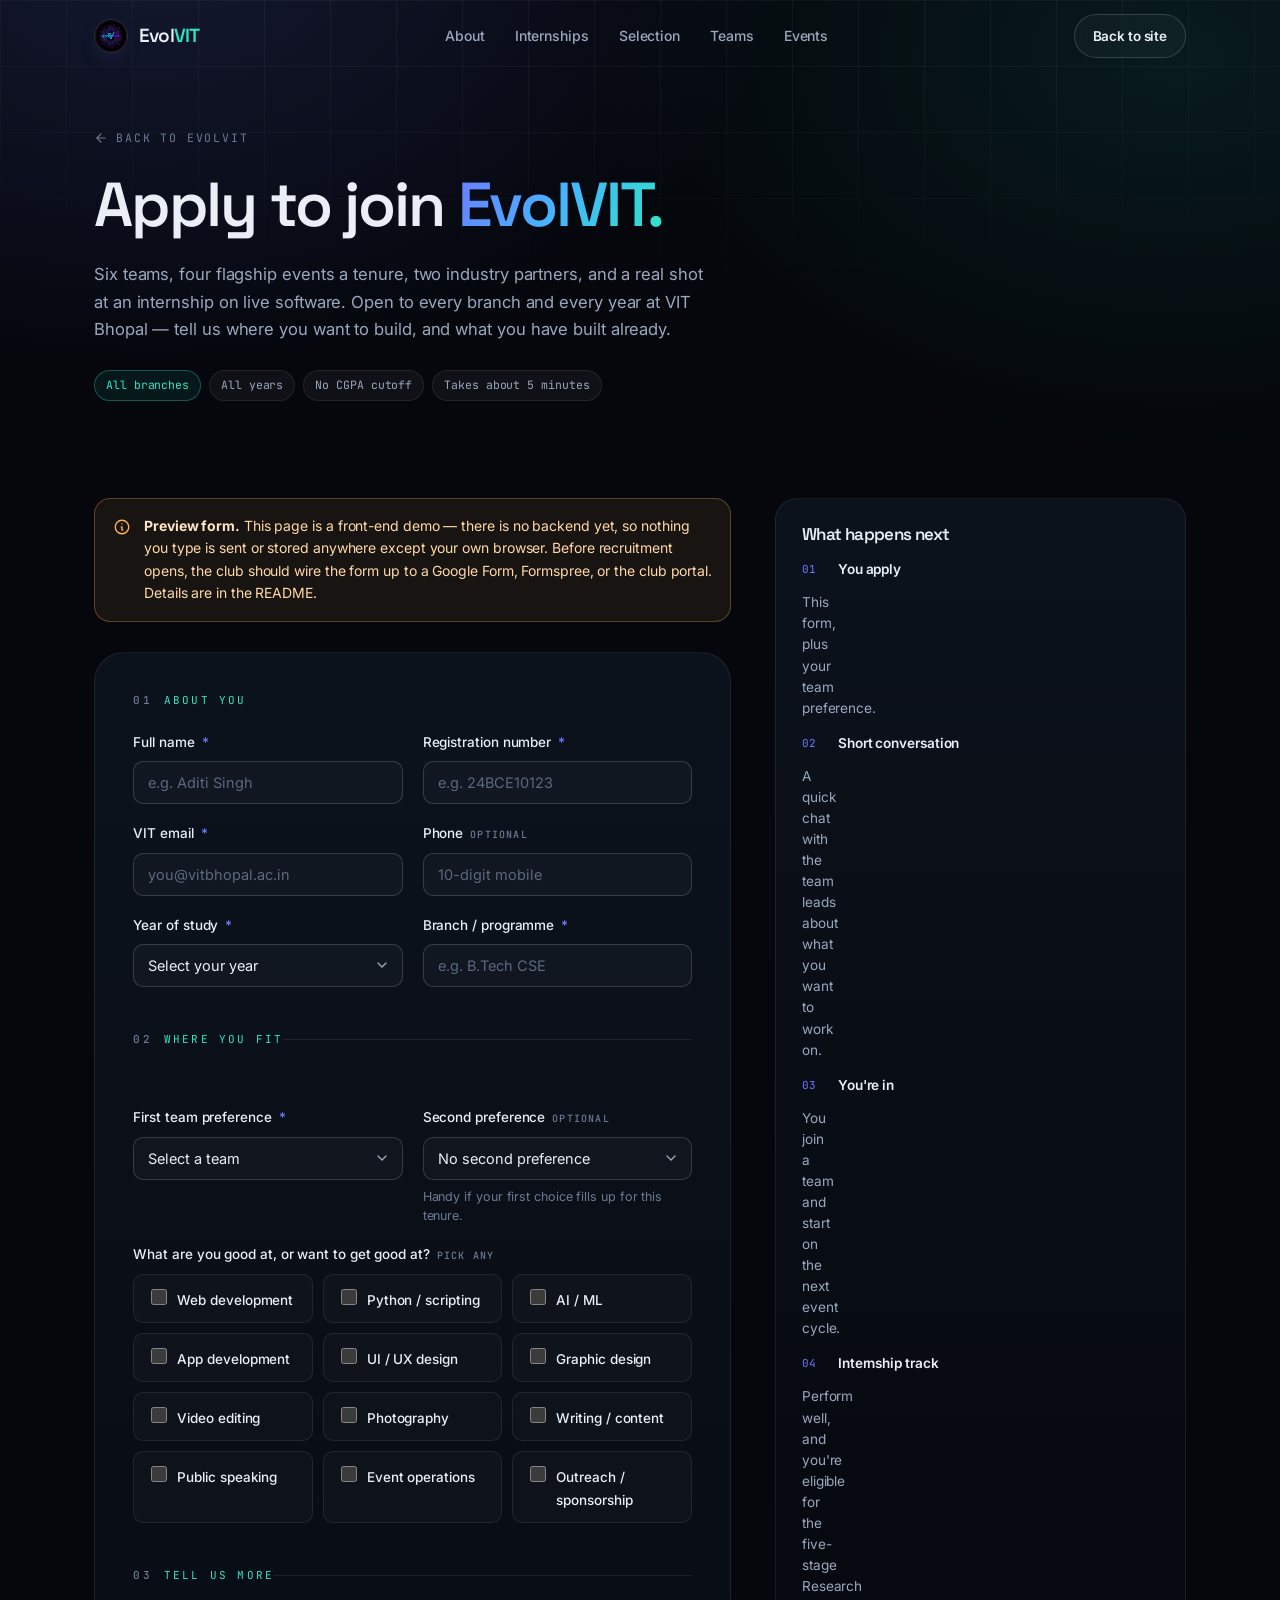
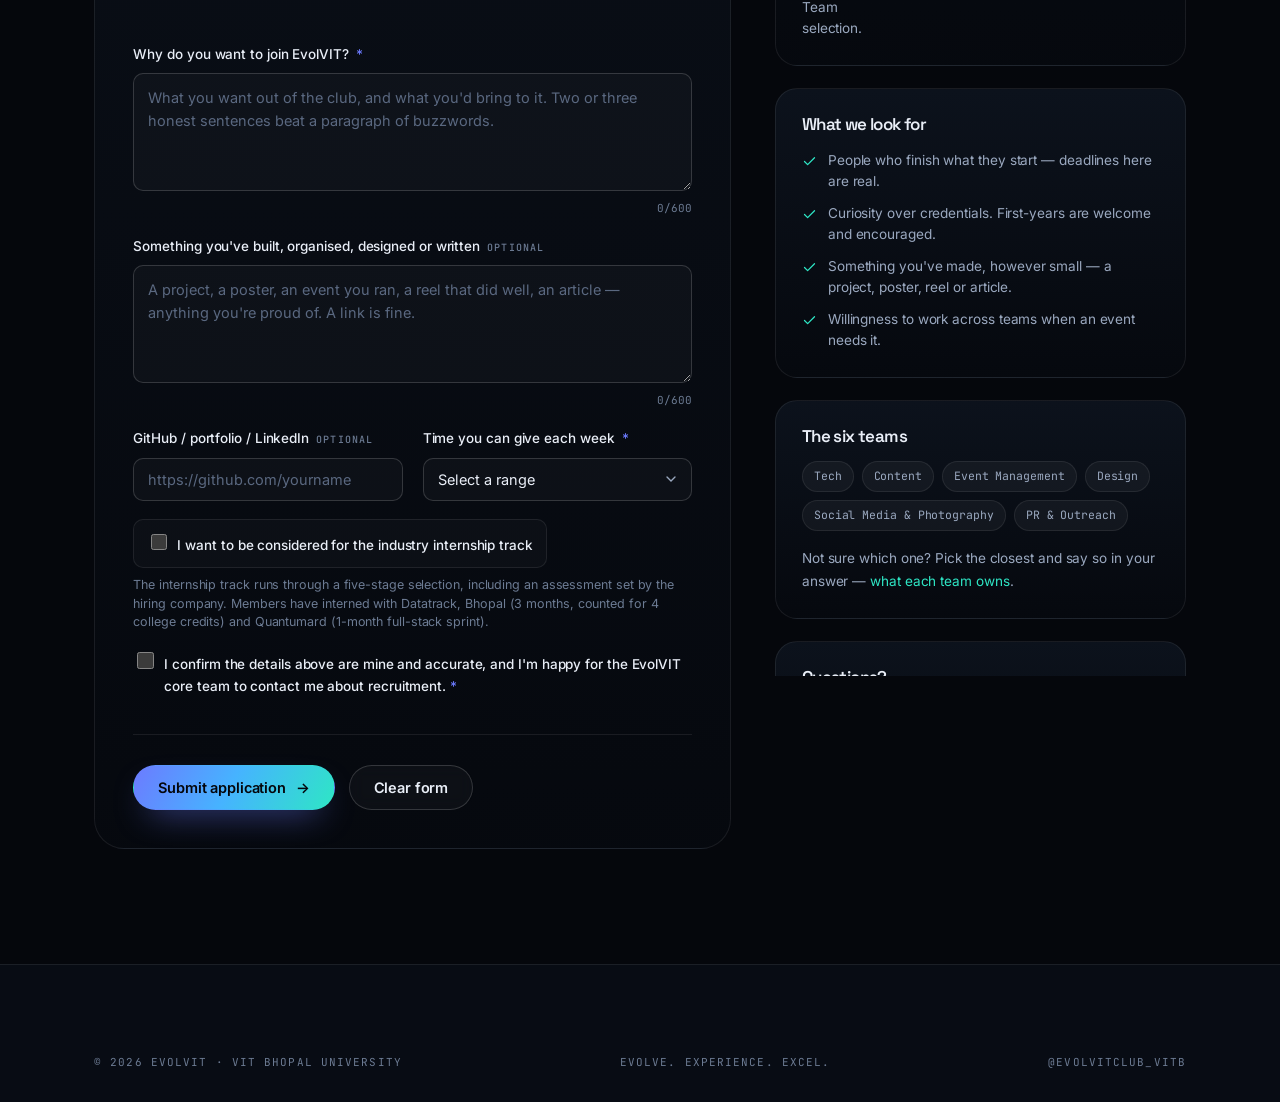
==== apply.html @ 48a71fdd "Add apply page, fix LinkedIn link and winner-row spacing - New apply.html: full recruitment form (pe" ====
<!DOCTYPE html>
<html lang="en">
<head>
<meta charset="utf-8" />
<meta name="viewport" content="width=device-width, initial-scale=1" />
<title>Apply to Join — EvolVIT | VIT Bhopal University</title>
<meta name="description" content="Apply to join EvolVIT, the 100th official club of VIT Bhopal University. Open to every branch and year — pick a team, tell us what you have built, and get a shot at real industry internships." />
<meta name="theme-color" content="#05070c" />
<meta name="color-scheme" content="dark" />
<meta name="robots" content="index, follow" />

<meta property="og:type" content="website" />
<meta property="og:title" content="Apply to Join EvolVIT" />
<meta property="og:description" content="Recruitment for EvolVIT — the 100th official club of VIT Bhopal University. Six teams, real projects, real internships." />
<meta property="og:site_name" content="EvolVIT" />
<meta property="og:image" content="assets/img/og-cover.jpg" />
<meta name="twitter:card" content="summary_large_image" />
<meta name="twitter:image" content="assets/img/og-cover.jpg" />

<link rel="icon" href="assets/img/favicon-64.png" sizes="64x64" />
<link rel="apple-touch-icon" href="assets/img/apple-touch-icon.png" />

<link rel="preconnect" href="https://fonts.googleapis.com" />
<link rel="preconnect" href="https://fonts.gstatic.com" crossorigin />
<link href="https://fonts.googleapis.com/css2?family=Space+Grotesk:wght@400;500;600;700&family=Inter:wght@400;500;600&family=JetBrains+Mono:wght@400;500&display=swap" rel="stylesheet" />
<link rel="stylesheet" href="assets/css/styles.css" />
<link rel="stylesheet" href="assets/css/apply.css" />
</head>
<body>
<a class="skip" href="#form">Skip to the form</a>

<!-- ============ HEADER ============ -->
<header class="header" id="header">
  <div class="wrap header__inner">
    <a class="logo" href="index.html" aria-label="EvolVIT home">
      <span class="logo__mark logo__mark--img" aria-hidden="true">
        <img src="assets/img/evolvit-logo.png" alt="" width="34" height="34" />
      </span>
      <span class="logo__text">Evol<span>VIT</span></span>
    </a>

    <nav class="nav" id="nav" aria-label="Primary">
      <a href="index.html#about">About</a>
      <a href="index.html#internship">Internships</a>
      <a href="index.html#process">Selection</a>
      <a href="index.html#teams">Teams</a>
      <a href="index.html#events">Events</a>
    </nav>

    <div class="header__cta">
      <a class="btn btn--ghost btn--sm" href="index.html">Back to site</a>
      <button class="burger" id="burger" aria-label="Open menu" aria-expanded="false" aria-controls="mobileNav">
        <span></span><span></span><span></span>
      </button>
    </div>
  </div>
</header>

<div class="mobile-nav" id="mobileNav">
  <a href="index.html#about">About</a>
  <a href="index.html#internship">Internships</a>
  <a href="index.html#process">Selection Process</a>
  <a href="index.html#teams">Our Teams</a>
  <a href="index.html#events">Events</a>
  <a class="btn btn--ghost" href="index.html">Back to site</a>
</div>

<main>
  <!-- ============ PAGE HERO ============ -->
  <section class="page-hero">
    <div class="hero__grid" aria-hidden="true"></div>
    <div class="wrap">
      <a class="back-link" href="index.html">
        <svg viewBox="0 0 24 24" fill="none" stroke="currentColor" stroke-width="2" stroke-linecap="round" stroke-linejoin="round" aria-hidden="true"><path d="m12 19-7-7 7-7"/><path d="M19 12H5"/></svg>
        Back to evolvit
      </a>
      <h1>Apply to join <span class="grad-text">EvolVIT.</span></h1>
      <p class="lead">
        Six teams, four flagship events a tenure, two industry partners, and a real shot at an
        internship on live software. Open to every branch and every year at VIT Bhopal — tell us
        where you want to build, and what you have built already.
      </p>
      <div class="chips" style="margin-top: 26px;">
        <span class="chip chip--accent">All branches</span>
        <span class="chip">All years</span>
        <span class="chip">No CGPA cutoff</span>
        <span class="chip">Takes about 5 minutes</span>
      </div>
    </div>
  </section>

  <!-- ============ FORM + SIDEBAR ============ -->
  <section class="section" style="padding-top: clamp(30px, 3.6vw, 54px);" id="form">
    <div class="wrap apply-layout">

      <!-- ---------- Form column ---------- -->
      <div>
        <div class="demo-note" role="note">
          <svg viewBox="0 0 24 24" fill="none" stroke="currentColor" stroke-width="1.8" stroke-linecap="round" stroke-linejoin="round" aria-hidden="true"><circle cx="12" cy="12" r="9"/><path d="M12 8h.01M11 12h1v4h1"/></svg>
          <span>
            <strong>Preview form.</strong> This page is a front-end demo — there is no backend yet, so
            nothing you type is sent or stored anywhere except your own browser. Before recruitment
            opens, the club should wire the form up to a Google Form, Formspree, or the club portal.
            Details are in the README.
          </span>
        </div>

        <!-- Success state (revealed after a valid submit) -->
        <div class="success" id="success" role="status" aria-live="polite" tabindex="-1">
          <div class="success__tick" aria-hidden="true">
            <svg viewBox="0 0 24 24" fill="none" stroke="currentColor" stroke-width="2.6" stroke-linecap="round" stroke-linejoin="round"><path d="M20 6 9 17l-5-5"/></svg>
          </div>
          <h2>That's everything we need.</h2>
          <p>
            Here's what you filled in. Because this is a preview build, your response was
            <strong style="color: var(--text);">not sent to the club</strong> — once the form is
            connected, a submission like this goes straight to the EvolVIT core team and you'd hear
            back on your VIT email within a week.
          </p>
          <div class="recap" id="recap"></div>
          <div style="display: flex; flex-wrap: wrap; gap: 12px; justify-content: center; margin-top: 32px;">
            <a class="btn btn--ghost" href="index.html">Back to the site</a>
            <button class="btn btn--primary" type="button" id="againBtn">Fill it in again</button>
          </div>
        </div>

        <!-- The form -->
        <form class="form-card" id="applyForm" novalidate autocomplete="on">

          <!-- 1. About you -->
          <fieldset class="fieldset">
            <legend><b>01</b> About you</legend>
            <div class="form-grid">
              <div class="field">
                <label for="name">Full name <span class="req" aria-hidden="true">*</span></label>
                <input type="text" id="name" name="name" placeholder="e.g. Aditi Singh" autocomplete="name" required />
                <span class="err" data-err>Please tell us your name.</span>
              </div>

              <div class="field">
                <label for="reg">Registration number <span class="req" aria-hidden="true">*</span></label>
                <input type="text" id="reg" name="reg" placeholder="e.g. 24BCE10123" required />
                <span class="err" data-err>Your registration number is required.</span>
              </div>

              <div class="field">
                <label for="email">VIT email <span class="req" aria-hidden="true">*</span></label>
                <input type="email" id="email" name="email" placeholder="you@vitbhopal.ac.in" autocomplete="email" required />
                <span class="err" data-err>Enter a valid email address.</span>
              </div>

              <div class="field">
                <label for="phone">Phone <span class="opt">optional</span></label>
                <input type="tel" id="phone" name="phone" placeholder="10-digit mobile" autocomplete="tel" inputmode="numeric" />
                <span class="err" data-err>That doesn't look like a 10-digit number.</span>
              </div>

              <div class="field">
                <label for="year">Year of study <span class="req" aria-hidden="true">*</span></label>
                <select id="year" name="year" required>
                  <option value="" selected disabled>Select your year</option>
                  <option>1st year</option>
                  <option>2nd year</option>
                  <option>3rd year</option>
                  <option>4th year</option>
                </select>
                <span class="err" data-err>Pick your current year.</span>
              </div>

              <div class="field">
                <label for="branch">Branch / programme <span class="req" aria-hidden="true">*</span></label>
                <input type="text" id="branch" name="branch" placeholder="e.g. B.Tech CSE" required />
                <span class="err" data-err>Tell us your branch or programme.</span>
              </div>
            </div>
          </fieldset>

          <!-- 2. Where you fit -->
          <fieldset class="fieldset">
            <legend><b>02</b> Where you fit</legend>
            <div class="form-grid">
              <div class="field">
                <label for="team1">First team preference <span class="req" aria-hidden="true">*</span></label>
                <select id="team1" name="team1" required>
                  <option value="" selected disabled>Select a team</option>
                  <option>Tech Team</option>
                  <option>Content Team</option>
                  <option>Event Management</option>
                  <option>Design Team</option>
                  <option>Social Media &amp; Photography</option>
                  <option>PR &amp; Outreach</option>
                </select>
                <span class="err" data-err>Choose the team you most want to join.</span>
              </div>

              <div class="field">
                <label for="team2">Second preference <span class="opt">optional</span></label>
                <select id="team2" name="team2">
                  <option value="" selected>No second preference</option>
                  <option>Tech Team</option>
                  <option>Content Team</option>
                  <option>Event Management</option>
                  <option>Design Team</option>
                  <option>Social Media &amp; Photography</option>
                  <option>PR &amp; Outreach</option>
                </select>
                <span class="hint">Handy if your first choice fills up for this tenure.</span>
              </div>

              <div class="field field--full">
                <label id="skillsLabel">What are you good at, or want to get good at? <span class="opt">pick any</span></label>
                <div class="checks" role="group" aria-labelledby="skillsLabel">
                  <label class="check"><input type="checkbox" name="skills" value="Web development" /> Web development</label>
                  <label class="check"><input type="checkbox" name="skills" value="Python / scripting" /> Python / scripting</label>
                  <label class="check"><input type="checkbox" name="skills" value="AI / ML" /> AI / ML</label>
                  <label class="check"><input type="checkbox" name="skills" value="App development" /> App development</label>
                  <label class="check"><input type="checkbox" name="skills" value="UI / UX design" /> UI / UX design</label>
                  <label class="check"><input type="checkbox" name="skills" value="Graphic design" /> Graphic design</label>
                  <label class="check"><input type="checkbox" name="skills" value="Video editing" /> Video editing</label>
                  <label class="check"><input type="checkbox" name="skills" value="Photography" /> Photography</label>
                  <label class="check"><input type="checkbox" name="skills" value="Writing / content" /> Writing / content</label>
                  <label class="check"><input type="checkbox" name="skills" value="Public speaking" /> Public speaking</label>
                  <label class="check"><input type="checkbox" name="skills" value="Event operations" /> Event operations</label>
                  <label class="check"><input type="checkbox" name="skills" value="Outreach / sponsorship" /> Outreach / sponsorship</label>
                </div>
              </div>
            </div>
          </fieldset>

          <!-- 3. Tell us more -->
          <fieldset class="fieldset">
            <legend><b>03</b> Tell us more</legend>
            <div class="form-grid">
              <div class="field field--full">
                <label for="why">Why do you want to join EvolVIT? <span class="req" aria-hidden="true">*</span></label>
                <textarea id="why" name="why" maxlength="600" placeholder="What you want out of the club, and what you'd bring to it. Two or three honest sentences beat a paragraph of buzzwords." required></textarea>
                <span class="counter"><span data-count-for="why">0</span>/600</span>
                <span class="err" data-err>Please write at least 40 characters.</span>
              </div>

              <div class="field field--full">
                <label for="built">Something you've built, organised, designed or written <span class="opt">optional</span></label>
                <textarea id="built" name="built" maxlength="600" placeholder="A project, a poster, an event you ran, a reel that did well, an article — anything you're proud of. A link is fine."></textarea>
                <span class="counter"><span data-count-for="built">0</span>/600</span>
              </div>

              <div class="field">
                <label for="portfolio">GitHub / portfolio / LinkedIn <span class="opt">optional</span></label>
                <input type="url" id="portfolio" name="portfolio" placeholder="https://github.com/yourname" />
                <span class="err" data-err>Include the full URL, starting with https://</span>
              </div>

              <div class="field">
                <label for="hours">Time you can give each week <span class="req" aria-hidden="true">*</span></label>
                <select id="hours" name="hours" required>
                  <option value="" selected disabled>Select a range</option>
                  <option>1–3 hours</option>
                  <option>4–6 hours</option>
                  <option>7–10 hours</option>
                  <option>More than 10 hours</option>
                </select>
                <span class="err" data-err>Give us a rough idea of your availability.</span>
              </div>

              <div class="field field--full">
                <label class="check" style="max-width: fit-content;">
                  <input type="checkbox" name="internship" value="yes" />
                  I want to be considered for the industry internship track
                </label>
                <span class="hint">
                  The internship track runs through a five-stage selection, including an assessment set
                  by the hiring company. Members have interned with Datatrack, Bhopal (3 months, counted
                  for 4 college credits) and Quantumard (1-month full-stack sprint).
                </span>
              </div>

              <div class="field field--full">
                <label class="consent">
                  <input type="checkbox" name="consent" required />
                  <span>
                    I confirm the details above are mine and accurate, and I'm happy for the EvolVIT
                    core team to contact me about recruitment. <span class="req" aria-hidden="true">*</span>
                  </span>
                </label>
                <span class="err" data-err>We need this confirmation to process an application.</span>
              </div>
            </div>

            <div class="form-actions">
              <button class="btn btn--primary" type="submit">Submit application <span class="arrow" aria-hidden="true">&rarr;</span></button>
              <button class="btn btn--ghost" type="button" id="clearBtn">Clear form</button>
              <span class="status" id="status" role="status" aria-live="polite"></span>
            </div>
          </fieldset>
        </form>
      </div>

      <!-- ---------- Sidebar ---------- -->
      <aside class="apply-side">
        <div class="side-card">
          <h3>What happens next</h3>
          <ol>
            <li><strong>You apply</strong>This form, plus your team preference.</li>
            <li><strong>Short conversation</strong>A quick chat with the team leads about what you want to work on.</li>
            <li><strong>You're in</strong>You join a team and start on the next event cycle.</li>
            <li><strong>Internship track</strong>Perform well, and you're eligible for the five-stage Research Team selection.</li>
          </ol>
        </div>

        <div class="side-card">
          <h3>What we look for</h3>
          <ul>
            <li><svg viewBox="0 0 24 24" fill="none" stroke="currentColor" stroke-width="2" stroke-linecap="round" stroke-linejoin="round" aria-hidden="true"><path d="M20 6 9 17l-5-5"/></svg><span>People who finish what they start — deadlines here are real.</span></li>
            <li><svg viewBox="0 0 24 24" fill="none" stroke="currentColor" stroke-width="2" stroke-linecap="round" stroke-linejoin="round" aria-hidden="true"><path d="M20 6 9 17l-5-5"/></svg><span>Curiosity over credentials. First-years are welcome and encouraged.</span></li>
            <li><svg viewBox="0 0 24 24" fill="none" stroke="currentColor" stroke-width="2" stroke-linecap="round" stroke-linejoin="round" aria-hidden="true"><path d="M20 6 9 17l-5-5"/></svg><span>Something you've made, however small — a project, poster, reel or article.</span></li>
            <li><svg viewBox="0 0 24 24" fill="none" stroke="currentColor" stroke-width="2" stroke-linecap="round" stroke-linejoin="round" aria-hidden="true"><path d="M20 6 9 17l-5-5"/></svg><span>Willingness to work across teams when an event needs it.</span></li>
          </ul>
        </div>

        <div class="side-card">
          <h3>The six teams</h3>
          <div class="chips">
            <span class="chip">Tech</span>
            <span class="chip">Content</span>
            <span class="chip">Event Management</span>
            <span class="chip">Design</span>
            <span class="chip">Social Media &amp; Photography</span>
            <span class="chip">PR &amp; Outreach</span>
          </div>
          <p style="color: var(--muted); font-size: 13.6px; margin-top: 16px;">
            Not sure which one? Pick the closest and say so in your answer —
            <a href="index.html#teams" style="color: var(--aqua);">what each team owns</a>.
          </p>
        </div>

        <div class="side-card">
          <h3>Questions?</h3>
          <p style="color: var(--muted); font-size: 13.6px;">
            Message us on Instagram or LinkedIn — we answer the DMs ourselves.
          </p>
          <div class="socials">
            <a href="https://instagram.com/evolvitclub_vitb" target="_blank" rel="noopener noreferrer" aria-label="EvolVIT on Instagram">
              <svg viewBox="0 0 24 24" fill="none" stroke="currentColor" stroke-width="1.7" stroke-linecap="round" stroke-linejoin="round"><rect x="3" y="3" width="18" height="18" rx="5"/><circle cx="12" cy="12" r="3.8"/><circle cx="17.3" cy="6.7" r="1.1" fill="currentColor" stroke="none"/></svg>
            </a>
            <a href="https://www.linkedin.com/company/evolvit-club/" target="_blank" rel="noopener noreferrer" aria-label="EvolVIT on LinkedIn">
              <svg viewBox="0 0 24 24" fill="none" stroke="currentColor" stroke-width="1.7" stroke-linecap="round" stroke-linejoin="round"><path d="M4.5 9.5V19"/><circle cx="4.5" cy="5" r="1.6"/><path d="M10 19v-5.2a3.3 3.3 0 0 1 6.6 0V19"/><path d="M10 9.5V19"/></svg>
            </a>
          </div>
        </div>
      </aside>
    </div>
  </section>
</main>

<!-- ============ FOOTER ============ -->
<footer class="footer">
  <div class="wrap">
    <div class="footer__bottom" style="border-top: 0;">
      <span>&copy; <span data-year>2026</span> EvolVIT &middot; VIT Bhopal University</span>
      <span>Evolve. Experience. Excel.</span>
      <span>@evolvitclub_vitb</span>
    </div>
  </div>
</footer>

<script src="assets/js/main.js" defer></script>
<script src="assets/js/apply.js" defer></script>
</body>
</html>
---- assets/css/styles.css ----
/* ==========================================================================
   EvolVIT — VIT Bhopal University
   Organised as: tokens -> base -> layout -> components -> sections -> responsive
   ========================================================================== */

/* ---------- 1. Design tokens ---------- */
:root {
  /* Surfaces */
  --bg:         #05070c;
  --bg-soft:    #080c14;
  --surface:    #0c121c;
  --surface-2:  #111a27;
  --surface-3:  #16212f;

  /* Lines */
  --line:        rgba(255, 255, 255, 0.08);
  --line-strong: rgba(255, 255, 255, 0.16);

  /* Type */
  --text:  #e9eef7;
  --muted: #9aa8bf;
  --dim:   #6c7b93;

  /* Brand */
  --brand:     #6c7bff;
  --brand-ink: #4c5cf0;
  --aqua:      #2ee6c5;
  --warm:      #ffb357;
  --grad:      linear-gradient(118deg, #6c7bff 0%, #46b3ff 48%, #2ee6c5 100%);
  --grad-soft: linear-gradient(118deg, rgba(108,123,255,.16), rgba(46,230,197,.14));

  /* Shape & motion */
  --r-sm: 10px;
  --r-md: 16px;
  --r-lg: 22px;
  --r-xl: 30px;
  --ease: cubic-bezier(.22, .61, .36, 1);
  --shadow: 0 24px 60px -24px rgba(0, 0, 0, .85);

  /* Rhythm */
  --pad-section: clamp(76px, 9vw, 148px);
  --gutter: clamp(20px, 5vw, 64px);
  --maxw: 1220px;

  --font-display: "Space Grotesk", "Segoe UI", system-ui, sans-serif;
  --font-body: "Inter", "Segoe UI", system-ui, -apple-system, sans-serif;
  --font-mono: "JetBrains Mono", ui-monospace, Consolas, monospace;
}

/* ---------- 2. Base ---------- */
*, *::before, *::after { box-sizing: border-box; }

html {
  -webkit-text-size-adjust: 100%;
  scroll-behavior: smooth;
}

body {
  margin: 0;
  background: var(--bg);
  color: var(--text);
  font-family: var(--font-body);
  font-size: 16px;
  line-height: 1.65;
  letter-spacing: -0.005em;
  -webkit-font-smoothing: antialiased;
  overflow-x: hidden;
}

/* Ambient wash so the dark base never reads flat */
body::before {
  content: "";
  position: fixed;
  inset: 0;
  z-index: 0;
  pointer-events: none;
  background:
    radial-gradient(900px 620px at 12% -5%, rgba(108,123,255,.15), transparent 70%),
    radial-gradient(820px 560px at 92% 6%, rgba(46,230,197,.09), transparent 72%);
}

img, svg { display: block; max-width: 100%; }

h1, h2, h3, h4 {
  font-family: var(--font-display);
  font-weight: 600;
  line-height: 1.08;
  letter-spacing: -0.035em;
  margin: 0;
  text-wrap: balance;
}

p { margin: 0; text-wrap: pretty; }
ul, ol { margin: 0; padding: 0; list-style: none; }
a { color: inherit; text-decoration: none; }

:focus-visible {
  outline: 2px solid var(--aqua);
  outline-offset: 3px;
  border-radius: 4px;
}

::selection { background: rgba(108,123,255,.42); color: #fff; }

.skip {
  position: absolute;
  left: -9999px;
  top: 10px;
  z-index: 200;
  padding: 10px 16px;
  background: var(--brand);
  color: #fff;
  border-radius: var(--r-sm);
  font-weight: 600;
}
.skip:focus { left: 16px; }

/* ---------- 3. Layout primitives ---------- */
.wrap {
  width: 100%;
  max-width: var(--maxw);
  margin-inline: auto;
  padding-inline: var(--gutter);
  position: relative;
  z-index: 1;
}

section { position: relative; scroll-margin-top: 86px; }
.section { padding-block: var(--pad-section); }
.section--tight { padding-block: clamp(56px, 6vw, 96px); }

.rule { border: 0; border-top: 1px solid var(--line); margin: 0; }

.grid { display: grid; gap: clamp(16px, 2vw, 26px); }
.g-2 { grid-template-columns: repeat(2, minmax(0, 1fr)); }
.g-3 { grid-template-columns: repeat(3, minmax(0, 1fr)); }
.g-4 { grid-template-columns: repeat(4, minmax(0, 1fr)); }

/* ---------- 4. Shared components ---------- */
.eyebrow {
  display: inline-flex;
  align-items: center;
  gap: 10px;
  font-family: var(--font-mono);
  font-size: 11.5px;
  letter-spacing: .22em;
  text-transform: uppercase;
  color: var(--aqua);
  margin-bottom: 18px;
}
.eyebrow::before {
  content: "";
  width: 7px; height: 7px;
  border-radius: 50%;
  background: var(--aqua);
  box-shadow: 0 0 0 4px rgba(46,230,197,.15);
}

.section-head { max-width: 730px; margin-bottom: clamp(34px, 4vw, 58px); }
.section-head h2 { font-size: clamp(30px, 4.4vw, 52px); }
.section-head p {
  color: var(--muted);
  font-size: clamp(15px, 1.25vw, 17.5px);
  margin-top: 18px;
}
.section-head--center { margin-inline: auto; text-align: center; }
.section-head--center .eyebrow { justify-content: center; }

.grad-text {
  background: var(--grad);
  -webkit-background-clip: text;
  background-clip: text;
  color: transparent;
}

/* Buttons */
.btn {
  display: inline-flex;
  align-items: center;
  justify-content: center;
  gap: 10px;
  padding: 13px 24px;
  border: 1px solid transparent;
  border-radius: 100px;
  font-family: var(--font-body);
  font-size: 14.5px;
  font-weight: 600;
  letter-spacing: -0.01em;
  cursor: pointer;
  white-space: nowrap;
  transition: transform .25s var(--ease), box-shadow .25s var(--ease),
              background-color .25s var(--ease), border-color .25s var(--ease);
}
.btn:hover { transform: translateY(-2px); }
.btn:active { transform: translateY(0); }

.btn--primary {
  background: var(--grad);
  color: #04060b;
  box-shadow: 0 14px 34px -16px rgba(108,123,255,.9);
}
.btn--primary:hover { box-shadow: 0 20px 46px -16px rgba(108,123,255,.95); }

.btn--ghost {
  background: rgba(255,255,255,.03);
  border-color: var(--line-strong);
  color: var(--text);
  backdrop-filter: blur(8px);
}
.btn--ghost:hover { background: rgba(255,255,255,.07); border-color: rgba(108,123,255,.55); }

.btn--sm { padding: 10px 18px; font-size: 13.5px; }
.btn .arrow { transition: transform .25s var(--ease); }
.btn:hover .arrow { transform: translateX(3px); }

/* Card shell */
.card {
  position: relative;
  background: linear-gradient(180deg, var(--surface) 0%, rgba(8,12,20,.92) 100%);
  border: 1px solid var(--line);
  border-radius: var(--r-lg);
  padding: clamp(22px, 2.4vw, 32px);
  overflow: hidden;
  transition: transform .4s var(--ease), border-color .4s var(--ease);
}
.card::after {
  content: "";
  position: absolute;
  inset: 0;
  border-radius: inherit;
  background: radial-gradient(420px 220px at var(--mx, 50%) var(--my, 0%), rgba(108,123,255,.13), transparent 70%);
  opacity: 0;
  transition: opacity .45s var(--ease);
  pointer-events: none;
}
.card:hover { transform: translateY(-5px); border-color: rgba(108,123,255,.42); }
.card:hover::after { opacity: 1; }

.card h3 { font-size: clamp(18px, 1.6vw, 21px); margin-bottom: 10px; }
.card p { color: var(--muted); font-size: 14.8px; }

.icon-tile {
  width: 46px; height: 46px;
  display: grid;
  place-items: center;
  border-radius: 13px;
  background: var(--grad-soft);
  border: 1px solid rgba(108,123,255,.3);
  color: var(--aqua);
  margin-bottom: 18px;
}
.icon-tile svg { width: 21px; height: 21px; }

.chips { display: flex; flex-wrap: wrap; gap: 8px; }
.chip {
  font-family: var(--font-mono);
  font-size: 11.5px;
  padding: 5px 11px;
  border-radius: 100px;
  background: rgba(255,255,255,.045);
  border: 1px solid var(--line);
  color: var(--muted);
}
.chip--accent { color: var(--aqua); border-color: rgba(46,230,197,.3); background: rgba(46,230,197,.08); }

.badge {
  display: inline-flex;
  align-items: center;
  gap: 9px;
  padding: 7px 15px 7px 11px;
  border-radius: 100px;
  border: 1px solid rgba(108,123,255,.35);
  background: rgba(108,123,255,.1);
  font-size: 12.5px;
  font-weight: 500;
  color: #c9d2ff;
  backdrop-filter: blur(10px);
}
.badge .dot {
  width: 7px; height: 7px;
  border-radius: 50%;
  background: var(--aqua);
  box-shadow: 0 0 10px 2px rgba(46,230,197,.7);
  animation: pulse 2.4s var(--ease) infinite;
}
@keyframes pulse {
  0%, 100% { opacity: 1; transform: scale(1); }
  50%      { opacity: .45; transform: scale(.82); }
}

/* Scroll reveal */
.reveal {
  opacity: 0;
  transform: translateY(22px);
  transition: opacity .8s var(--ease), transform .8s var(--ease);
  transition-delay: var(--d, 0ms);
}
.reveal.is-in { opacity: 1; transform: none; }

/* ---------- 5. Header / nav ---------- */
.header {
  position: fixed;
  inset: 0 0 auto 0;
  z-index: 100;
  transition: background .35s var(--ease), border-color .35s var(--ease), backdrop-filter .35s var(--ease);
  border-bottom: 1px solid transparent;
}
.header.is-stuck {
  background: rgba(5, 7, 12, .76);
  backdrop-filter: blur(18px) saturate(140%);
  border-bottom-color: var(--line);
}
.header__inner {
  display: flex;
  align-items: center;
  justify-content: space-between;
  gap: 24px;
  height: 72px;
}

.logo { display: inline-flex; align-items: center; gap: 11px; }
.logo__mark {
  width: 34px; height: 34px;
  border-radius: 10px;
  background: var(--grad);
  display: grid;
  place-items: center;
  font-family: var(--font-display);
  font-weight: 700;
  font-size: 16px;
  color: #04060b;
  box-shadow: 0 10px 26px -12px rgba(108,123,255,.9);
  flex: none;
}
.logo__text {
  font-family: var(--font-display);
  font-size: 19px;
  font-weight: 600;
  letter-spacing: -0.04em;
}
.logo__text span { color: var(--aqua); }

.nav { display: flex; align-items: center; gap: 4px; }
.nav a {
  position: relative;
  padding: 8px 13px;
  border-radius: 100px;
  font-size: 14px;
  font-weight: 500;
  color: var(--muted);
  transition: color .25s var(--ease), background .25s var(--ease);
}
.nav a:hover { color: var(--text); background: rgba(255,255,255,.05); }
.nav a.is-active { color: var(--text); }
.nav a.is-active::after {
  content: "";
  position: absolute;
  left: 13px; right: 13px; bottom: 1px;
  height: 2px;
  border-radius: 2px;
  background: var(--grad);
}

.header__cta { display: flex; align-items: center; gap: 10px; }

.burger {
  display: none;
  width: 42px; height: 42px;
  border-radius: 12px;
  border: 1px solid var(--line-strong);
  background: rgba(255,255,255,.04);
  cursor: pointer;
  padding: 0;
  place-items: center;
}
.burger span {
  display: block;
  width: 17px; height: 1.6px;
  background: var(--text);
  border-radius: 2px;
  transition: transform .3s var(--ease), opacity .25s var(--ease);
}
.burger span + span { margin-top: 4.5px; }
.burger[aria-expanded="true"] span:nth-child(1) { transform: translateY(6px) rotate(45deg); }
.burger[aria-expanded="true"] span:nth-child(2) { opacity: 0; }
.burger[aria-expanded="true"] span:nth-child(3) { transform: translateY(-6px) rotate(-45deg); }

.mobile-nav {
  display: none;
  position: fixed;
  inset: 72px 0 auto 0;
  z-index: 99;
  background: rgba(5, 7, 12, .97);
  backdrop-filter: blur(20px);
  border-bottom: 1px solid var(--line);
  padding: 18px var(--gutter) 28px;
}
.mobile-nav.is-open { display: block; }
.mobile-nav a {
  display: block;
  padding: 13px 2px;
  font-family: var(--font-display);
  font-size: 19px;
  border-bottom: 1px solid var(--line);
  color: var(--text);
}
.mobile-nav .btn { margin-top: 22px; width: 100%; }

/* ---------- 6. Hero ---------- */
.hero {
  position: relative;
  padding-top: clamp(128px, 16vh, 186px);
  padding-bottom: clamp(60px, 8vw, 104px);
  overflow: hidden;
}
.hero__grid {
  position: absolute;
  inset: 0;
  z-index: 0;
  background-image:
    linear-gradient(to right, rgba(255,255,255,.045) 1px, transparent 1px),
    linear-gradient(to bottom, rgba(255,255,255,.045) 1px, transparent 1px);
  background-size: 66px 66px;
  mask-image: radial-gradient(120% 85% at 50% 0%, #000 25%, transparent 78%);
  -webkit-mask-image: radial-gradient(120% 85% at 50% 0%, #000 25%, transparent 78%);
}
#net {
  position: absolute;
  inset: 0;
  z-index: 0;
  width: 100%;
  height: 100%;
  opacity: .55;
}
.hero__inner {
  display: grid;
  grid-template-columns: minmax(0, 1.08fr) minmax(0, .92fr);
  gap: clamp(32px, 5vw, 68px);
  align-items: center;
}
.hero h1 {
  font-size: clamp(42px, 7.2vw, 82px);
  margin: 22px 0 0;
  letter-spacing: -0.045em;
}
.hero__sub {
  color: var(--muted);
  font-size: clamp(16px, 1.45vw, 18.5px);
  margin-top: 24px;
  max-width: 56ch;
}
.hero__actions { display: flex; flex-wrap: wrap; gap: 12px; margin-top: 34px; }
.hero__meta {
  display: flex;
  flex-wrap: wrap;
  align-items: center;
  gap: 10px 20px;
  margin-top: 34px;
  font-family: var(--font-mono);
  font-size: 11.5px;
  letter-spacing: .16em;
  text-transform: uppercase;
  color: var(--dim);
}
.hero__meta span { display: inline-flex; align-items: center; gap: 9px; }
.hero__meta span::before {
  content: "";
  width: 4px; height: 4px;
  border-radius: 50%;
  background: var(--brand);
}

/* Terminal card */
.term {
  background: linear-gradient(180deg, rgba(17,26,39,.95), rgba(8,12,20,.95));
  border: 1px solid var(--line-strong);
  border-radius: var(--r-lg);
  box-shadow: var(--shadow);
  overflow: hidden;
  font-family: var(--font-mono);
  font-size: 13px;
  backdrop-filter: blur(12px);
}
.term__bar {
  display: flex;
  align-items: center;
  gap: 7px;
  padding: 12px 16px;
  border-bottom: 1px solid var(--line);
  background: rgba(255,255,255,.025);
}
.term__bar i {
  width: 10px; height: 10px;
  border-radius: 50%;
  background: #2a3546;
}
.term__bar i:nth-child(1) { background: #ff6b6b; }
.term__bar i:nth-child(2) { background: var(--warm); }
.term__bar i:nth-child(3) { background: var(--aqua); }
.term__bar em {
  margin-left: auto;
  font-style: normal;
  font-size: 11px;
  color: var(--dim);
  letter-spacing: .04em;
}
.term__body { padding: 20px 18px 24px; line-height: 1.95; }
.term__line { color: var(--muted); white-space: pre-wrap; word-break: break-word; }
.term__line .p { color: var(--brand); }
.term__line .k { color: var(--aqua); }
.term__line .c { color: var(--dim); }
.term__line .s { color: var(--warm); }
.term__out { color: var(--text); }
.caret {
  display: inline-block;
  width: 8px;
  height: 15px;
  vertical-align: -2px;
  background: var(--aqua);
  animation: blink 1.05s steps(2, start) infinite;
}
@keyframes blink { 50% { opacity: 0; } }

/* ---------- 7. Marquee ---------- */
.marquee {
  border-block: 1px solid var(--line);
  background: rgba(255,255,255,.015);
  padding: 16px 0;
  overflow: hidden;
  position: relative;
  z-index: 1;
  mask-image: linear-gradient(to right, transparent, #000 8%, #000 92%, transparent);
  -webkit-mask-image: linear-gradient(to right, transparent, #000 8%, #000 92%, transparent);
}
.marquee__track {
  display: flex;
  gap: 46px;
  width: max-content;
  animation: slide 34s linear infinite;
}
.marquee:hover .marquee__track { animation-play-state: paused; }
.marquee__track b {
  font-family: var(--font-display);
  font-size: 15px;
  font-weight: 500;
  letter-spacing: -0.01em;
  color: var(--dim);
  display: inline-flex;
  align-items: center;
  gap: 46px;
  white-space: nowrap;
}
.marquee__track b::after {
  content: "";
  width: 5px; height: 5px;
  border-radius: 50%;
  background: var(--brand);
  opacity: .75;
}
@keyframes slide { to { transform: translateX(-50%); } }

/* ---------- 8. Stats ---------- */
.stats { display: grid; grid-template-columns: repeat(4, minmax(0, 1fr)); gap: 1px; background: var(--line); border: 1px solid var(--line); border-radius: var(--r-lg); overflow: hidden; }
.stat { background: var(--bg-soft); padding: clamp(24px, 3vw, 38px) clamp(20px, 2.4vw, 30px); }
.stat__num {
  font-family: var(--font-display);
  font-size: clamp(34px, 4.4vw, 52px);
  font-weight: 600;
  letter-spacing: -0.05em;
  line-height: 1;
  background: var(--grad);
  -webkit-background-clip: text;
  background-clip: text;
  color: transparent;
}
.stat__label {
  margin-top: 14px;
  font-family: var(--font-mono);
  font-size: 11px;
  letter-spacing: .17em;
  text-transform: uppercase;
  color: var(--dim);
  line-height: 1.7;
}

/* ---------- 9. About ---------- */
.about__top {
  display: grid;
  grid-template-columns: minmax(0, 1fr) minmax(0, 1fr);
  gap: clamp(30px, 5vw, 72px);
  align-items: start;
}
.quote {
  position: relative;
  border-left: 2px solid transparent;
  border-image: var(--grad) 1;
  padding: 4px 0 4px 24px;
  margin-top: 30px;
}
.quote p {
  font-family: var(--font-display);
  font-size: clamp(19px, 2vw, 25px);
  line-height: 1.34;
  letter-spacing: -0.03em;
  color: var(--text);
}
.quote cite {
  display: block;
  margin-top: 14px;
  font-style: normal;
  font-family: var(--font-mono);
  font-size: 11.5px;
  letter-spacing: .16em;
  text-transform: uppercase;
  color: var(--dim);
}
.lead { color: var(--muted); font-size: clamp(15.5px, 1.3vw, 17px); }
.lead + .lead { margin-top: 18px; }

/* ---------- 10. Offer cards (what you get) ---------- */
.offer h3 { display: flex; align-items: center; gap: 10px; }
.offer__no {
  font-family: var(--font-mono);
  font-size: 11px;
  color: var(--brand);
  letter-spacing: .1em;
}

/* ---------- 11. Internship / partners ---------- */
.panel {
  border: 1px solid var(--line);
  border-radius: var(--r-xl);
  background:
    radial-gradient(800px 400px at 0% 0%, rgba(108,123,255,.1), transparent 62%),
    linear-gradient(180deg, var(--surface) 0%, rgba(6,9,15,.96) 100%);
  padding: clamp(26px, 3.4vw, 48px);
  overflow: hidden;
}
.panel--aqua {
  background:
    radial-gradient(800px 400px at 100% 0%, rgba(46,230,197,.1), transparent 62%),
    linear-gradient(180deg, var(--surface) 0%, rgba(6,9,15,.96) 100%);
}
.panel__head {
  display: flex;
  flex-wrap: wrap;
  align-items: baseline;
  justify-content: space-between;
  gap: 14px;
  padding-bottom: 22px;
  border-bottom: 1px solid var(--line);
  margin-bottom: 24px;
}
.panel__head h3 { font-size: clamp(22px, 2.4vw, 30px); }
.panel__head .chip { flex: none; }

.proj-list { display: grid; gap: 10px; margin-top: 4px; }
.proj {
  display: flex;
  align-items: center;
  gap: 14px;
  padding: 14px 16px;
  border: 1px solid var(--line);
  border-radius: var(--r-md);
  background: rgba(255,255,255,.022);
  transition: border-color .3s var(--ease), background .3s var(--ease), transform .3s var(--ease);
}
.proj:hover { border-color: rgba(46,230,197,.4); background: rgba(46,230,197,.05); transform: translateX(3px); }
.proj__no {
  font-family: var(--font-mono);
  font-size: 11px;
  color: var(--brand);
  flex: none;
}
.proj__name { font-weight: 500; font-size: 14.8px; flex: 1 1 auto; min-width: 0; }
.proj__tag {
  font-family: var(--font-mono);
  font-size: 11px;
  color: var(--dim);
  flex: none;
}
.proj a.proj__tag { color: var(--aqua); }

.note {
  display: flex;
  gap: 12px;
  align-items: flex-start;
  margin-top: 22px;
  padding: 14px 16px;
  border-radius: var(--r-md);
  background: rgba(255,179,87,.07);
  border: 1px solid rgba(255,179,87,.26);
  color: #ffd9a8;
  font-size: 13.8px;
}
.note svg { width: 17px; height: 17px; flex: none; margin-top: 3px; color: var(--warm); }

/* ---------- 12. Process timeline ---------- */
.steps { position: relative; display: grid; gap: 0; }
.steps::before {
  content: "";
  position: absolute;
  left: 23px;
  top: 12px;
  bottom: 30px;
  width: 1px;
  background: linear-gradient(180deg, var(--brand), rgba(46,230,197,.5), transparent);
}
.step {
  display: grid;
  grid-template-columns: 48px minmax(0, 1fr);
  gap: clamp(16px, 2.4vw, 30px);
  padding-bottom: clamp(26px, 3vw, 40px);
  align-items: start;
}
.step:last-child { padding-bottom: 0; }
.step__dot {
  position: relative;
  z-index: 1;
  width: 47px; height: 47px;
  border-radius: 50%;
  display: grid;
  place-items: center;
  font-family: var(--font-mono);
  font-size: 13px;
  font-weight: 500;
  color: var(--text);
  background: var(--surface-2);
  border: 1px solid var(--line-strong);
  transition: border-color .35s var(--ease), color .35s var(--ease), box-shadow .35s var(--ease);
}
.step:hover .step__dot {
  border-color: var(--aqua);
  color: var(--aqua);
  box-shadow: 0 0 0 5px rgba(46,230,197,.1);
}
.step h3 { font-size: clamp(18px, 1.8vw, 22px); margin-bottom: 8px; padding-top: 9px; }
.step p { color: var(--muted); font-size: 14.8px; max-width: 64ch; }

/* ---------- 13. Teams ---------- */
.team-card { display: flex; flex-direction: column; }
.team-card .icon-tile { margin-bottom: 20px; }
.team-card h3 { margin-bottom: 10px; }

/* ---------- 14. Events ---------- */
.event {
  display: grid;
  grid-template-columns: minmax(0, 1.45fr) minmax(0, 1fr);
  gap: clamp(24px, 3.4vw, 52px);
  align-items: start;
  padding: clamp(26px, 3.2vw, 44px);
  border: 1px solid var(--line);
  border-radius: var(--r-xl);
  background: linear-gradient(180deg, var(--surface) 0%, rgba(6,9,15,.95) 100%);
  transition: border-color .4s var(--ease);
}
.event:hover { border-color: rgba(108,123,255,.34); }
.event__tag {
  display: inline-flex;
  align-items: center;
  gap: 8px;
  font-family: var(--font-mono);
  font-size: 11px;
  letter-spacing: .18em;
  text-transform: uppercase;
  color: var(--brand);
  margin-bottom: 14px;
}
.event h3 { font-size: clamp(26px, 3.2vw, 40px); }
.event__body { color: var(--muted); font-size: 15px; margin-top: 18px; }
.event__body + .event__body { margin-top: 14px; }
.event__aside {
  border: 1px solid var(--line);
  border-radius: var(--r-lg);
  background: rgba(255,255,255,.022);
  padding: clamp(18px, 2vw, 24px);
}
.event__aside h4 {
  font-family: var(--font-mono);
  font-size: 11px;
  font-weight: 500;
  letter-spacing: .18em;
  text-transform: uppercase;
  color: var(--dim);
  margin-bottom: 16px;
}
.winners { display: grid; gap: 2px; }
.winner {
  display: flex;
  align-items: center;
  gap: 13px;
  padding: 13px 2px;
  border-bottom: 1px solid var(--line);
}
.winner:last-child { border-bottom: 0; }
.winner__pos {
  width: 26px; height: 26px;
  flex: none;
  border-radius: 8px;
  display: grid;
  place-items: center;
  font-family: var(--font-mono);
  font-size: 11.5px;
  background: rgba(255,255,255,.05);
  border: 1px solid var(--line);
  color: var(--muted);
}
.winner:first-child .winner__pos {
  background: var(--grad);
  border-color: transparent;
  color: #04060b;
  font-weight: 700;
}
.winner__name { display: block; font-size: 14.2px; font-weight: 500; line-height: 1.4; }
.winner__meta {
  display: block;
  font-family: var(--font-mono);
  font-size: 10px;
  letter-spacing: .14em;
  text-transform: uppercase;
  color: var(--dim);
  margin-top: 6px;
}
.mini-steps { display: grid; gap: 14px; }
.mini-step { display: grid; grid-template-columns: 26px 1fr; gap: 13px; align-items: start; }
.mini-step b {
  font-family: var(--font-mono);
  font-size: 11.5px;
  color: var(--brand);
  padding-top: 3px;
}
.mini-step span { font-size: 14px; color: var(--muted); }
.mini-step span strong { color: var(--text); font-weight: 600; display: block; }

.facts { display: grid; gap: 12px; margin-top: 22px; }
.fact {
  display: flex;
  gap: 11px;
  align-items: flex-start;
  font-size: 14.3px;
  color: var(--muted);
}
.fact svg { width: 16px; height: 16px; flex: none; margin-top: 4px; color: var(--aqua); }

/* ---------- 15. Join / CTA ---------- */
.cta {
  position: relative;
  border: 1px solid rgba(108,123,255,.3);
  border-radius: var(--r-xl);
  padding: clamp(34px, 5vw, 68px);
  text-align: center;
  overflow: hidden;
  background:
    radial-gradient(700px 320px at 50% 0%, rgba(108,123,255,.22), transparent 70%),
    linear-gradient(180deg, rgba(17,26,39,.9), rgba(6,9,15,.95));
}
.cta h2 { font-size: clamp(30px, 4.6vw, 54px); }
.cta p { color: var(--muted); max-width: 58ch; margin: 20px auto 0; font-size: clamp(15px, 1.3vw, 17px); }
.cta__actions { display: flex; flex-wrap: wrap; gap: 12px; justify-content: center; margin-top: 34px; }

.faq { display: grid; gap: 10px; max-width: 860px; margin-inline: auto; }
details.qa {
  border: 1px solid var(--line);
  border-radius: var(--r-md);
  background: rgba(255,255,255,.022);
  padding: 0 20px;
  transition: border-color .3s var(--ease), background .3s var(--ease);
}
details.qa[open] { border-color: rgba(108,123,255,.35); background: rgba(108,123,255,.05); }
details.qa summary {
  list-style: none;
  cursor: pointer;
  padding: 18px 0;
  display: flex;
  align-items: center;
  justify-content: space-between;
  gap: 18px;
  font-family: var(--font-display);
  font-size: clamp(15.5px, 1.5vw, 17.5px);
  font-weight: 500;
  letter-spacing: -0.02em;
}
details.qa summary::-webkit-details-marker { display: none; }
details.qa summary::after {
  content: "+";
  font-family: var(--font-mono);
  font-size: 19px;
  color: var(--aqua);
  flex: none;
  transition: transform .3s var(--ease);
}
details.qa[open] summary::after { content: "\2212"; transform: rotate(180deg); }
details.qa p { color: var(--muted); font-size: 14.8px; padding-bottom: 20px; max-width: 72ch; }

/* ---------- 16. Footer ---------- */
.footer {
  border-top: 1px solid var(--line);
  background: var(--bg-soft);
  padding-top: clamp(46px, 5vw, 76px);
  position: relative;
  z-index: 1;
}
.footer__top {
  display: grid;
  grid-template-columns: minmax(0, 1.4fr) repeat(2, minmax(0, 1fr));
  gap: clamp(28px, 4vw, 56px);
  padding-bottom: clamp(34px, 4vw, 54px);
}
.footer p { color: var(--muted); font-size: 14.5px; max-width: 42ch; margin-top: 16px; }
.footer h4 {
  font-family: var(--font-mono);
  font-size: 11px;
  font-weight: 500;
  letter-spacing: .18em;
  text-transform: uppercase;
  color: var(--dim);
  margin-bottom: 16px;
}
.footer__links { display: grid; gap: 11px; }
.footer__links a { color: var(--muted); font-size: 14.4px; transition: color .25s var(--ease); width: fit-content; }
.footer__links a:hover { color: var(--aqua); }
.socials { display: flex; gap: 10px; margin-top: 20px; }
.socials a {
  width: 40px; height: 40px;
  border-radius: 12px;
  display: grid;
  place-items: center;
  border: 1px solid var(--line-strong);
  background: rgba(255,255,255,.03);
  color: var(--muted);
  transition: all .25s var(--ease);
}
.socials a:hover { color: var(--aqua); border-color: rgba(46,230,197,.45); transform: translateY(-2px); }
.socials svg { width: 18px; height: 18px; }
.footer__bottom {
  border-top: 1px solid var(--line);
  padding-block: 24px 30px;
  display: flex;
  flex-wrap: wrap;
  gap: 10px 24px;
  justify-content: space-between;
  align-items: center;
  font-family: var(--font-mono);
  font-size: 11px;
  letter-spacing: .1em;
  text-transform: uppercase;
  color: var(--dim);
}

/* Back to top */
.totop {
  position: fixed;
  right: 22px; bottom: 22px;
  z-index: 90;
  width: 44px; height: 44px;
  border-radius: 50%;
  display: grid;
  place-items: center;
  border: 1px solid var(--line-strong);
  background: rgba(12,18,28,.88);
  backdrop-filter: blur(10px);
  color: var(--text);
  cursor: pointer;
  opacity: 0;
  transform: translateY(12px);
  pointer-events: none;
  transition: opacity .3s var(--ease), transform .3s var(--ease), border-color .3s var(--ease);
}
.totop.is-on { opacity: 1; transform: none; pointer-events: auto; }
.totop:hover { border-color: var(--aqua); color: var(--aqua); }
.totop svg { width: 17px; height: 17px; }

/* ---------- 17. Responsive ---------- */
@media (max-width: 1080px) {
  .hero__inner { grid-template-columns: 1fr; }
  .term { max-width: 560px; }
  .g-4 { grid-template-columns: repeat(2, minmax(0, 1fr)); }
  .event { grid-template-columns: 1fr; }
  .footer__top { grid-template-columns: 1fr 1fr; }
}

@media (max-width: 860px) {
  .nav, .header__cta .btn { display: none; }
  .burger { display: grid; }
  .g-3 { grid-template-columns: repeat(2, minmax(0, 1fr)); }
  .about__top { grid-template-columns: 1fr; }
  .stats { grid-template-columns: repeat(2, minmax(0, 1fr)); }
}

@media (max-width: 620px) {
  .g-2, .g-3, .g-4 { grid-template-columns: 1fr; }
  .footer__top { grid-template-columns: 1fr; }
  .hero h1 { font-size: clamp(36px, 10vw, 52px); }
  .step { grid-template-columns: 40px minmax(0, 1fr); }
  .steps::before { left: 19px; }
  .step__dot { width: 40px; height: 40px; font-size: 12px; }
  .hero__actions .btn { flex: 1 1 100%; }
  .panel__head { flex-direction: column; align-items: flex-start; }
}

/* ---------- 18. Logo mark using the club logo ---------- */
.logo__mark--img {
  background: #000;
  padding: 0;
  overflow: hidden;
  border-radius: 50%;
  border: 1px solid var(--line-strong);
  box-shadow: 0 8px 22px -12px rgba(108,123,255,.8);
}
.logo__mark--img img { width: 100%; height: 100%; object-fit: cover; }

.footer__logo {
  width: 86px; height: 86px;
  border-radius: 50%;
  overflow: hidden;
  border: 1px solid var(--line-strong);
  background: #000;
  margin-bottom: 20px;
}
.footer__logo img { width: 100%; height: 100%; object-fit: cover; }

/* ---------- 19. Event photo strips ---------- */
.shots {
  display: grid;
  grid-template-columns: repeat(3, minmax(0, 1fr));
  gap: 10px;
  margin-top: 26px;
}
.shot {
  position: relative;
  padding: 0;
  border: 1px solid var(--line);
  border-radius: 14px;
  overflow: hidden;
  background: var(--surface-2);
  cursor: zoom-in;
  aspect-ratio: 4 / 3;
  transition: transform .35s var(--ease), border-color .35s var(--ease);
}
.shot img {
  width: 100%; height: 100%;
  object-fit: cover;
  filter: saturate(.92) contrast(1.02);
  transition: transform .55s var(--ease), filter .35s var(--ease);
}
.shot:hover { transform: translateY(-3px); border-color: rgba(46,230,197,.45); }
.shot:hover img { transform: scale(1.06); filter: none; }
.shot figcaption {
  position: absolute;
  inset: auto 0 0 0;
  padding: 18px 10px 8px;
  font-family: var(--font-mono);
  font-size: 9.5px;
  letter-spacing: .12em;
  text-transform: uppercase;
  color: #dbe4f2;
  text-align: left;
  background: linear-gradient(to top, rgba(3,5,9,.92), transparent);
  pointer-events: none;
}

/* ---------- 20. Lightbox ---------- */
.lightbox {
  position: fixed;
  inset: 0;
  z-index: 300;
  display: none;
  place-items: center;
  padding: clamp(16px, 4vw, 54px);
  background: rgba(3, 5, 9, .9);
  backdrop-filter: blur(10px);
}
.lightbox.is-open { display: grid; animation: lbIn .28s var(--ease); }
@keyframes lbIn { from { opacity: 0; } to { opacity: 1; } }
.lightbox__figure { margin: 0; max-width: min(1080px, 100%); }
.lightbox__figure img {
  width: 100%;
  max-height: 78vh;
  object-fit: contain;
  border-radius: var(--r-lg);
  border: 1px solid var(--line-strong);
  box-shadow: var(--shadow);
}
.lightbox__figure figcaption {
  margin-top: 16px;
  text-align: center;
  font-family: var(--font-mono);
  font-size: 11.5px;
  letter-spacing: .12em;
  text-transform: uppercase;
  color: var(--muted);
}
.lightbox__close {
  position: absolute;
  top: 18px; right: 20px;
  width: 44px; height: 44px;
  border-radius: 50%;
  border: 1px solid var(--line-strong);
  background: rgba(255,255,255,.05);
  color: var(--text);
  font-size: 24px;
  line-height: 1;
  cursor: pointer;
  transition: all .25s var(--ease);
}
.lightbox__close:hover { border-color: var(--aqua); color: var(--aqua); }

@media (max-width: 620px) {
  .shots { grid-template-columns: repeat(2, minmax(0, 1fr)); }
}
---- assets/css/apply.css ----
/* ==========================================================================
   EvolVIT — Apply page
   Loaded after styles.css; reuses its tokens.
   ========================================================================== */

.page-hero {
  padding-top: clamp(116px, 14vh, 168px);
  padding-bottom: clamp(30px, 4vw, 52px);
  position: relative;
  overflow: hidden;
}
.page-hero h1 { font-size: clamp(34px, 5.6vw, 62px); margin-top: 20px; }
.page-hero .lead { margin-top: 22px; max-width: 62ch; }

.back-link {
  display: inline-flex;
  align-items: center;
  gap: 8px;
  font-family: var(--font-mono);
  font-size: 11.5px;
  letter-spacing: .16em;
  text-transform: uppercase;
  color: var(--dim);
  transition: color .25s var(--ease);
}
.back-link:hover { color: var(--aqua); }
.back-link svg { width: 14px; height: 14px; }

.apply-layout {
  display: grid;
  grid-template-columns: minmax(0, 1.55fr) minmax(0, 1fr);
  gap: clamp(26px, 3.4vw, 46px);
  align-items: start;
}
.apply-side { position: sticky; top: 96px; display: grid; gap: clamp(16px, 2vw, 22px); }

/* ---------- Demo notice ---------- */
.demo-note {
  display: flex;
  gap: 13px;
  align-items: flex-start;
  padding: 16px 18px;
  border-radius: var(--r-md);
  border: 1px solid rgba(255, 179, 87, .3);
  background: rgba(255, 179, 87, .08);
  color: #ffd9a8;
  font-size: 14px;
  line-height: 1.6;
  margin-bottom: clamp(22px, 2.6vw, 30px);
}
.demo-note svg { width: 18px; height: 18px; flex: none; margin-top: 3px; color: var(--warm); }
.demo-note strong { color: #ffe6c4; }

/* ---------- Form shell ---------- */
.form-card {
  border: 1px solid var(--line);
  border-radius: var(--r-xl);
  background: linear-gradient(180deg, var(--surface) 0%, rgba(6, 9, 15, .96) 100%);
  padding: clamp(22px, 3vw, 42px);
}

.fieldset { border: 0; padding: 0; margin: 0; }
.fieldset + .fieldset {
  margin-top: clamp(30px, 3.4vw, 44px);
  padding-top: clamp(26px, 3vw, 36px);
  border-top: 1px solid var(--line);
}
.fieldset legend {
  display: flex;
  align-items: center;
  gap: 12px;
  font-family: var(--font-mono);
  font-size: 11px;
  letter-spacing: .2em;
  text-transform: uppercase;
  color: var(--aqua);
  padding: 0;
  margin-bottom: 22px;
}
.fieldset legend b { font-weight: 500; color: var(--dim); }

.form-grid { display: grid; grid-template-columns: repeat(2, minmax(0, 1fr)); gap: 18px 20px; }
.field { display: grid; gap: 8px; align-content: start; }
.field--full { grid-column: 1 / -1; }

.field label {
  font-size: 13.5px;
  font-weight: 500;
  color: var(--text);
  display: flex;
  align-items: baseline;
  gap: 7px;
}
.field label .req { color: var(--brand); }
.field label .opt {
  font-family: var(--font-mono);
  font-size: 10px;
  letter-spacing: .12em;
  text-transform: uppercase;
  color: var(--dim);
}
.field .hint { font-size: 12.5px; color: var(--dim); line-height: 1.5; }

.field input[type="text"],
.field input[type="email"],
.field input[type="tel"],
.field input[type="url"],
.field select,
.field textarea {
  width: 100%;
  font-family: var(--font-body);
  font-size: 14.5px;
  color: var(--text);
  background: rgba(255, 255, 255, .028);
  border: 1px solid var(--line-strong);
  border-radius: var(--r-sm);
  padding: 12px 14px;
  appearance: none;
  transition: border-color .25s var(--ease), background .25s var(--ease), box-shadow .25s var(--ease);
}
.field textarea { min-height: 118px; resize: vertical; line-height: 1.6; }
.field select {
  cursor: pointer;
  padding-right: 38px;
  background-image: url("data:image/svg+xml,%3Csvg xmlns='http://www.w3.org/2000/svg' viewBox='0 0 24 24' fill='none' stroke='%239aa8bf' stroke-width='2' stroke-linecap='round'%3E%3Cpath d='m6 9 6 6 6-6'/%3E%3C/svg%3E");
  background-repeat: no-repeat;
  background-position: right 12px center;
  background-size: 16px;
}
.field select option { background: #0c121c; color: var(--text); }

.field input:hover, .field select:hover, .field textarea:hover { border-color: rgba(255, 255, 255, .24); }
.field input:focus, .field select:focus, .field textarea:focus {
  outline: none;
  border-color: var(--brand);
  background: rgba(108, 123, 255, .06);
  box-shadow: 0 0 0 3px rgba(108, 123, 255, .16);
}
.field input::placeholder, .field textarea::placeholder { color: #5a6880; }

.field .err { font-size: 12.5px; color: #ff9a9a; display: none; }
.field.is-invalid input,
.field.is-invalid select,
.field.is-invalid textarea { border-color: rgba(255, 107, 107, .7); background: rgba(255, 107, 107, .06); }
.field.is-invalid .err { display: block; }

.counter { font-family: var(--font-mono); font-size: 11px; color: var(--dim); text-align: right; }

/* ---------- Checkbox groups ---------- */
.checks { display: grid; grid-template-columns: repeat(3, minmax(0, 1fr)); gap: 10px; }
.check {
  display: flex;
  align-items: center;
  gap: 10px;
  padding: 11px 13px;
  border: 1px solid var(--line);
  border-radius: var(--r-sm);
  background: rgba(255, 255, 255, .022);
  font-size: 13.6px;
  cursor: pointer;
  transition: border-color .25s var(--ease), background .25s var(--ease);
}
.check:hover { border-color: rgba(108, 123, 255, .45); }
.check input { accent-color: var(--brand); width: 16px; height: 16px; flex: none; cursor: pointer; }
.check:has(input:checked) { border-color: rgba(46, 230, 197, .5); background: rgba(46, 230, 197, .07); }
.check:has(input:focus-visible) { outline: 2px solid var(--aqua); outline-offset: 2px; }

.consent {
  display: flex;
  gap: 12px;
  align-items: flex-start;
  font-size: 13.8px;
  color: var(--muted);
  line-height: 1.62;
  cursor: pointer;
}
.consent input { accent-color: var(--brand); width: 17px; height: 17px; flex: none; margin-top: 2px; cursor: pointer; }

.form-actions {
  display: flex;
  flex-wrap: wrap;
  align-items: center;
  gap: 14px;
  margin-top: clamp(26px, 3vw, 36px);
  padding-top: clamp(22px, 2.6vw, 30px);
  border-top: 1px solid var(--line);
}
.form-actions .status {
  font-family: var(--font-mono);
  font-size: 11px;
  letter-spacing: .12em;
  text-transform: uppercase;
  color: var(--dim);
}
.form-actions .status.is-warn { color: #ff9a9a; }

/* ---------- Success state ---------- */
.success {
  display: none;
  text-align: center;
  padding: clamp(34px, 5vw, 64px) clamp(20px, 3vw, 40px);
  border: 1px solid rgba(46, 230, 197, .34);
  border-radius: var(--r-xl);
  background:
    radial-gradient(600px 280px at 50% 0%, rgba(46, 230, 197, .16), transparent 70%),
    linear-gradient(180deg, rgba(17, 26, 39, .92), rgba(6, 9, 15, .96));
}
.success.is-on { display: block; animation: fadeUp .45s var(--ease); }
@keyframes fadeUp { from { opacity: 0; transform: translateY(14px); } to { opacity: 1; transform: none; } }

.success__tick {
  width: 62px; height: 62px;
  margin: 0 auto 24px;
  border-radius: 50%;
  display: grid;
  place-items: center;
  background: var(--grad);
  color: #04060b;
}
.success__tick svg { width: 30px; height: 30px; }
.success h2 { font-size: clamp(25px, 3.4vw, 38px); }
.success > p { color: var(--muted); max-width: 56ch; margin: 18px auto 0; font-size: 15px; }

.recap {
  margin: 30px auto 0;
  max-width: 470px;
  text-align: left;
  border: 1px solid var(--line);
  border-radius: var(--r-md);
  background: rgba(255, 255, 255, .022);
  padding: 18px 20px;
  display: grid;
  gap: 12px;
}
.recap__row { display: flex; gap: 16px; justify-content: space-between; align-items: baseline; }
.recap__row b {
  font-family: var(--font-mono);
  font-weight: 500;
  font-size: 10.5px;
  letter-spacing: .1em;
  text-transform: uppercase;
  color: var(--dim);
  flex: none;
}
.recap__row span { color: var(--text); text-align: right; font-size: 13.8px; }

/* ---------- Side cards ---------- */
.side-card {
  border: 1px solid var(--line);
  border-radius: var(--r-lg);
  background: linear-gradient(180deg, var(--surface) 0%, rgba(6, 9, 15, .95) 100%);
  padding: clamp(20px, 2.2vw, 26px);
}
.side-card h3 { font-size: 17px; margin-bottom: 16px; }
.side-card ol { display: grid; gap: 14px; counter-reset: s; }
.side-card ol li {
  display: grid;
  grid-template-columns: 24px 1fr;
  gap: 12px;
  font-size: 13.6px;
  color: var(--muted);
  line-height: 1.55;
}
.side-card ol li::before {
  counter-increment: s;
  content: "0" counter(s);
  font-family: var(--font-mono);
  font-size: 11px;
  color: var(--brand);
  padding-top: 2px;
}
.side-card ol li strong { color: var(--text); display: block; font-weight: 600; }
.side-card ul { display: grid; gap: 11px; }
.side-card ul li {
  display: flex;
  gap: 11px;
  align-items: flex-start;
  font-size: 13.6px;
  color: var(--muted);
  line-height: 1.55;
}
.side-card ul li svg { width: 15px; height: 15px; flex: none; margin-top: 4px; color: var(--aqua); }
.side-card .chips { margin-top: 4px; }

/* ---------- Responsive ---------- */
@media (max-width: 1080px) {
  .apply-layout { grid-template-columns: 1fr; }
  .apply-side { position: static; grid-template-columns: repeat(2, minmax(0, 1fr)); }
  .checks { grid-template-columns: repeat(2, minmax(0, 1fr)); }
}
@media (max-width: 620px) {
  .form-grid { grid-template-columns: 1fr; }
  .apply-side { grid-template-columns: 1fr; }
  .checks { grid-template-columns: 1fr; }
  .form-actions .btn { flex: 1 1 100%; }
  .recap__row { flex-direction: column; gap: 4px; }
  .recap__row span { text-align: left; }
}
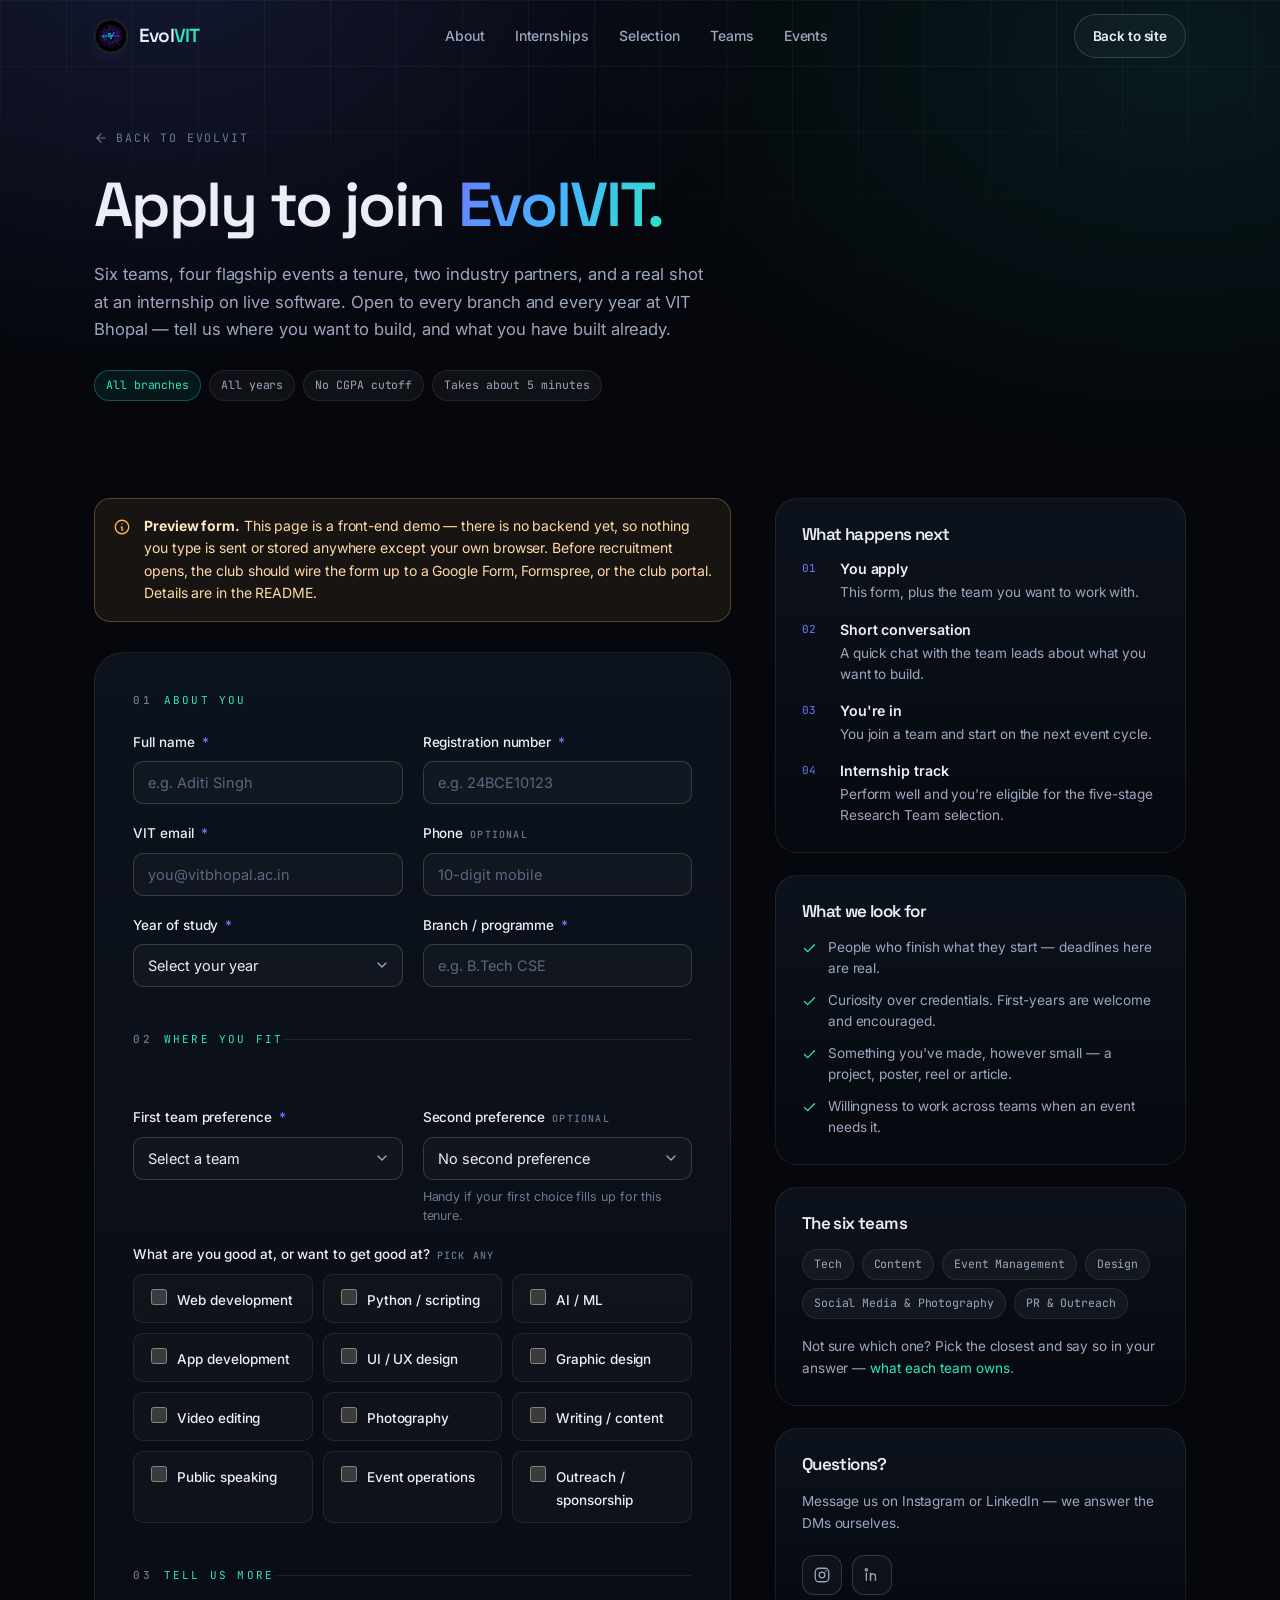
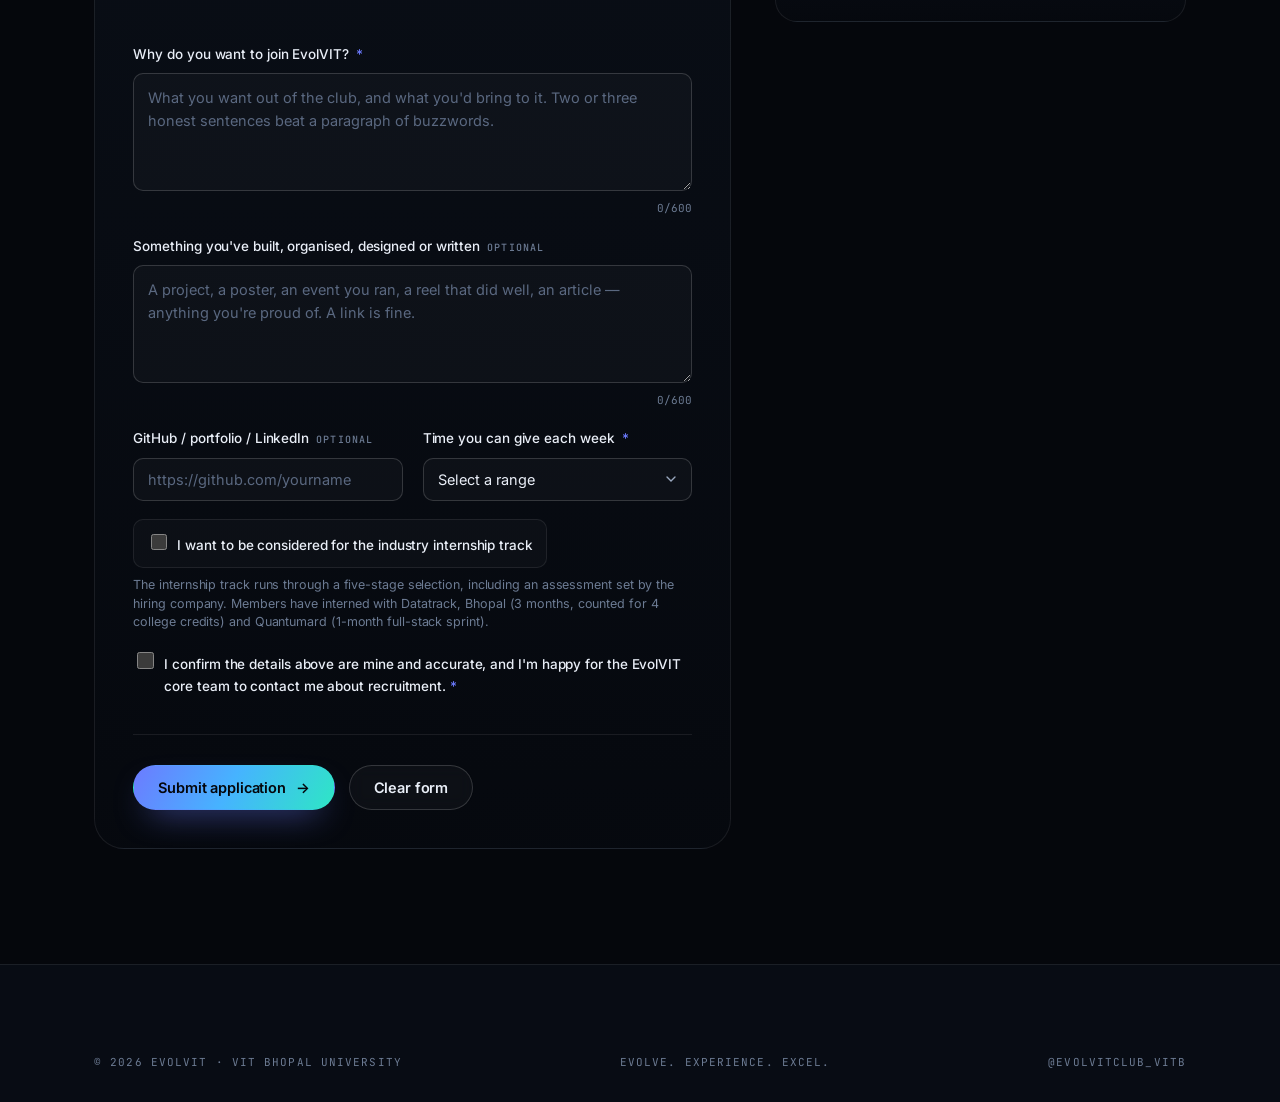
==== commit ec602f68: "Fix "What happens next" list layout on the apply page Each <li> is a grid container, so the bare des" ====
--- a/apply.html
+++ b/apply.html
@@ -300,10 +300,30 @@
         <div class="side-card">
           <h3>What happens next</h3>
           <ol>
-            <li><strong>You apply</strong>This form, plus your team preference.</li>
-            <li><strong>Short conversation</strong>A quick chat with the team leads about what you want to work on.</li>
-            <li><strong>You're in</strong>You join a team and start on the next event cycle.</li>
-            <li><strong>Internship track</strong>Perform well, and you're eligible for the five-stage Research Team selection.</li>
+            <li>
+              <div>
+                <strong>You apply</strong>
+                <span>This form, plus the team you want to work with.</span>
+              </div>
+            </li>
+            <li>
+              <div>
+                <strong>Short conversation</strong>
+                <span>A quick chat with the team leads about what you want to build.</span>
+              </div>
+            </li>
+            <li>
+              <div>
+                <strong>You're in</strong>
+                <span>You join a team and start on the next event cycle.</span>
+              </div>
+            </li>
+            <li>
+              <div>
+                <strong>Internship track</strong>
+                <span>Perform well and you're eligible for the five-stage Research Team selection.</span>
+              </div>
+            </li>
           </ol>
         </div>
 
--- a/assets/css/apply.css
+++ b/assets/css/apply.css
@@ -252,11 +252,12 @@
   padding: clamp(20px, 2.2vw, 26px);
 }
 .side-card h3 { font-size: 17px; margin-bottom: 16px; }
-.side-card ol { display: grid; gap: 14px; counter-reset: s; }
+.side-card ol { display: grid; gap: 16px; counter-reset: s; }
 .side-card ol li {
   display: grid;
-  grid-template-columns: 24px 1fr;
-  gap: 12px;
+  grid-template-columns: 26px minmax(0, 1fr);
+  column-gap: 12px;
+  align-items: start;
   font-size: 13.6px;
   color: var(--muted);
   line-height: 1.55;
@@ -267,9 +268,17 @@
   font-family: var(--font-mono);
   font-size: 11px;
   color: var(--brand);
-  padding-top: 2px;
-}
-.side-card ol li strong { color: var(--text); display: block; font-weight: 600; }
+  line-height: 1.7;
+}
+.side-card ol li strong {
+  display: block;
+  color: var(--text);
+  font-weight: 600;
+  font-size: 14.2px;
+  line-height: 1.35;
+  margin-bottom: 4px;
+}
+.side-card ol li span { display: block; }
 .side-card ul { display: grid; gap: 11px; }
 .side-card ul li {
   display: flex;
